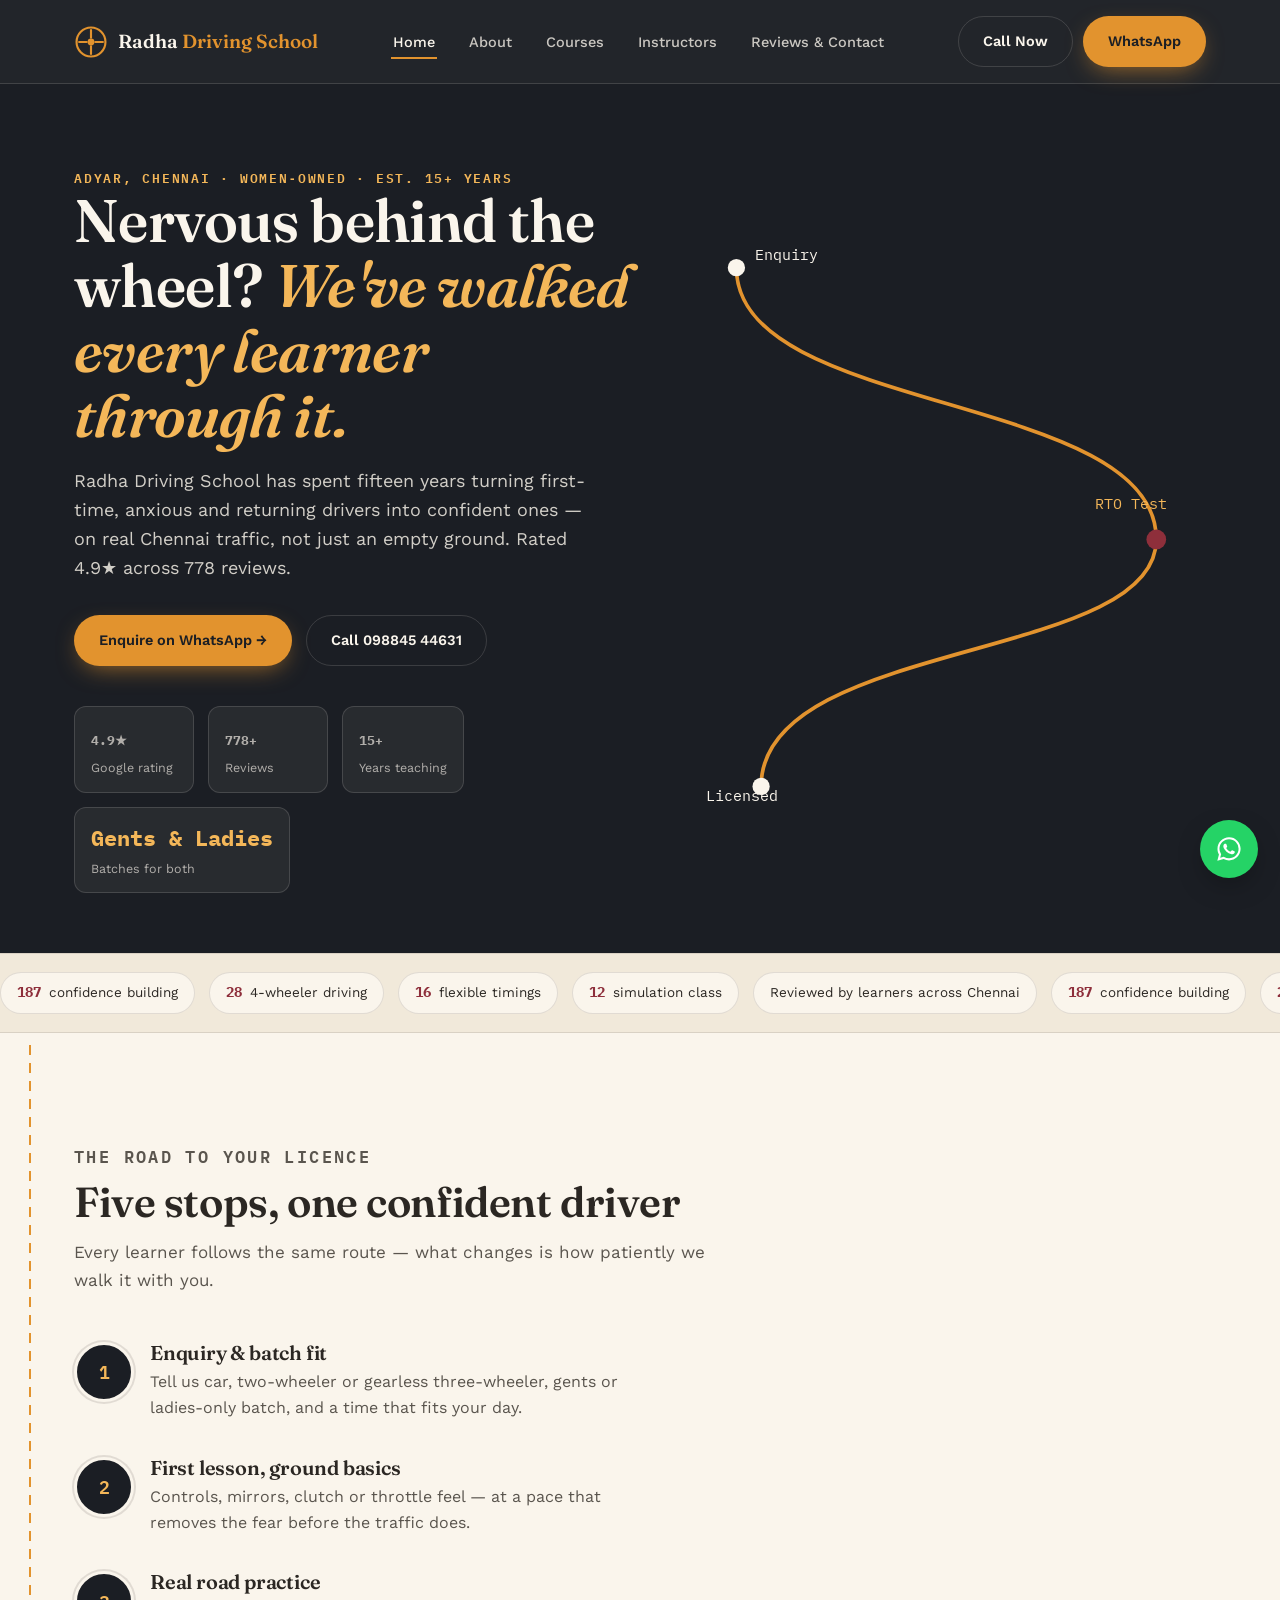
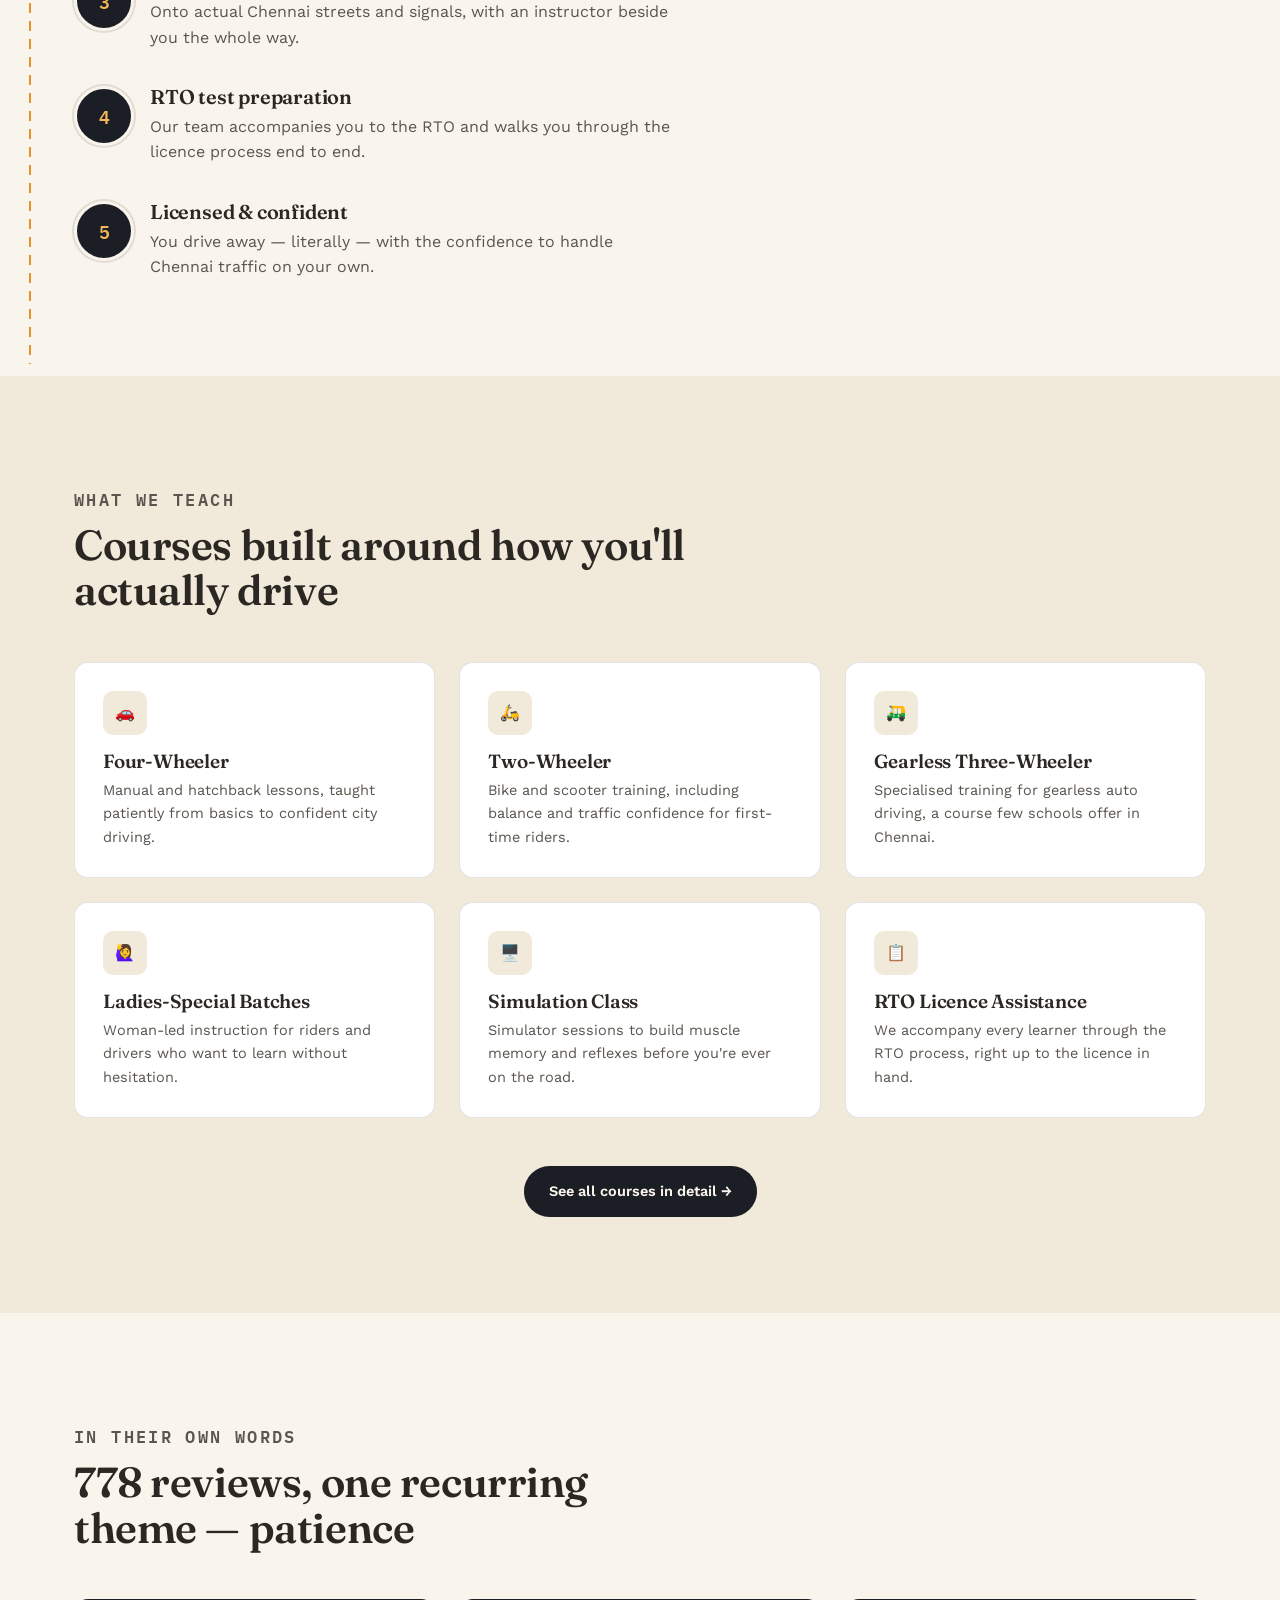
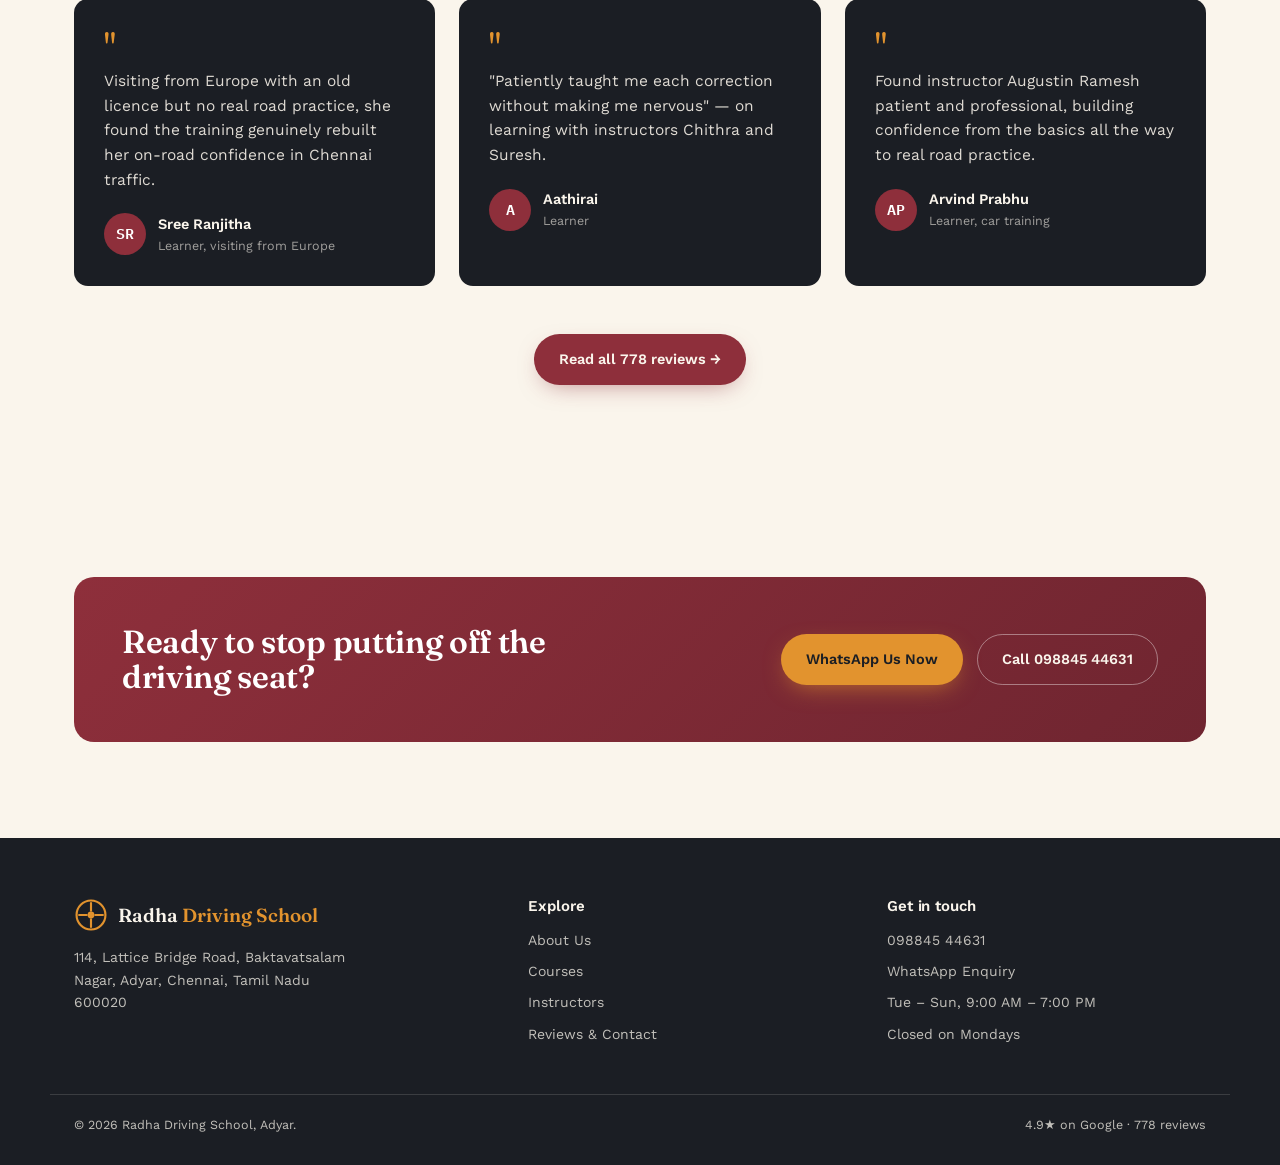
==== index.html @ 7d413a3d "radhadrivingclass" ====
<!DOCTYPE html>
<html lang="en">
<head>
<meta charset="UTF-8">
<meta name="viewport" content="width=device-width, initial-scale=1.0">
<title>Radha Driving School | Chennai's Trusted Driving School in Adyar — 4.9★, 778 Reviews</title>
<meta name="description" content="Radha Driving School, Adyar, Chennai — 15+ years teaching gents and ladies to drive with patience and confidence. 4.9★ from 778 reviews. Car, two-wheeler, gearless three-wheeler & RTO licence assistance.">
<link rel="stylesheet" href="assets/style.css">
</head>
<body>

<div class="road-progress"><div class="road-progress-bar"></div></div>

<nav class="nav">
  <div class="nav-inner">
    <a href="index.html" class="brand">
      <svg class="brand-mark" viewBox="0 0 40 40" fill="none">
        <circle cx="20" cy="20" r="17" stroke="#E2932E" stroke-width="2.5"/>
        <circle cx="20" cy="20" r="4" fill="#E2932E"/>
        <path d="M20 6V15M20 25V34M6 20H15M25 20H34" stroke="#E2932E" stroke-width="2.5" stroke-linecap="round"/>
      </svg>
      <span class="brand-text">Radha <span>Driving School</span></span>
    </a>
    <ul class="nav-links">
      <li><a href="index.html" class="active">Home</a></li>
      <li><a href="about.html">About</a></li>
      <li><a href="courses.html">Courses</a></li>
      <li><a href="instructors.html">Instructors</a></li>
      <li><a href="contact.html">Reviews &amp; Contact</a></li>
    </ul>
    <div class="nav-cta">
      <a href="tel:+919884544631" class="btn btn-outline btn-text-only">Call Now</a>
      <a href="https://wa.me/919884544631" class="btn btn-primary">WhatsApp</a>
      <button class="nav-toggle" aria-label="Toggle menu" aria-expanded="false">☰</button>
    </div>
  </div>
</nav>
<div class="nav-backdrop"></div>

<header class="hero">
  <div class="container hero-grid">
    <div>
      <p class="eyebrow light">Adyar, Chennai · Women‑owned · Est. 15+ years</p>
      <h1>Nervous behind the wheel? <em>We've walked every learner through it.</em></h1>
      <p class="hero-sub">Radha Driving School has spent fifteen years turning first-time, anxious and returning drivers into confident ones — on real Chennai traffic, not just an empty ground. Rated 4.9★ across 778 reviews.</p>
      <div class="hero-ctas">
        <a href="https://wa.me/919884544631" class="btn btn-primary">Enquire on WhatsApp →</a>
        <a href="tel:+919884544631" class="btn btn-outline">Call 098845 44631</a>
      </div>
      <div class="stat-chips">
        <div class="chip"><b><span data-count="4.9" data-suffix="★">0</span></b><span>Google rating</span></div>
        <div class="chip"><b><span data-count="778" data-suffix="+">0</span></b><span>Reviews</span></div>
        <div class="chip"><b><span data-count="15" data-suffix="+">0</span></b><span>Years teaching</span></div>
        <div class="chip"><b>Gents &amp; Ladies</b><span>Batches for both</span></div>
      </div>
    </div>
    <div class="road-wrap">
      <svg class="road-svg" viewBox="0 0 420 460" fill="none">
        <path class="road-dash" d="M40 20 C 40 140, 380 120, 380 240 C 380 340, 60 320, 60 440"/>
        <path class="road-path" d="M40 20 C 40 140, 380 120, 380 240 C 380 340, 60 320, 60 440"/>
        <circle class="road-dot" cx="40" cy="20" r="7"/>
        <circle class="road-marker" cx="380" cy="240" r="8"/>
        <circle class="road-dot" cx="60" cy="440" r="7"/>
        <text x="55" y="14" fill="#FAF5EC" font-family="IBM Plex Mono" font-size="12">Enquiry</text>
        <text x="330" y="215" fill="#F4B759" font-family="IBM Plex Mono" font-size="12">RTO Test</text>
        <text x="15" y="452" fill="#FAF5EC" font-family="IBM Plex Mono" font-size="12">Licensed</text>
      </svg>
    </div>
  </div>
</header>

<div class="tagstrip">
  <div class="tagstrip-track" id="tagTrack">
    <span class="tag-pill"><b>187</b> confidence building</span>
    <span class="tag-pill"><b>28</b> 4‑wheeler driving</span>
    <span class="tag-pill"><b>16</b> flexible timings</span>
    <span class="tag-pill"><b>12</b> simulation class</span>
    <span class="tag-pill">Reviewed by learners across Chennai</span>
    <span class="tag-pill"><b>187</b> confidence building</span>
    <span class="tag-pill"><b>28</b> 4‑wheeler driving</span>
    <span class="tag-pill"><b>16</b> flexible timings</span>
    <span class="tag-pill"><b>12</b> simulation class</span>
    <span class="tag-pill">Reviewed by learners across Chennai</span>
  </div>
</div>

<section class="section journey">
  <div class="container">
    <div class="section-head reveal">
      <p class="eyebrow">The road to your licence</p>
      <h2>Five stops, one confident driver</h2>
      <p>Every learner follows the same route — what changes is how patiently we walk it with you.</p>
    </div>
    <div class="journey-line"></div>
    <div class="journey-steps">
      <div class="journey-step reveal"><div class="journey-num">1</div><h3>Enquiry &amp; batch fit</h3><p>Tell us car, two-wheeler or gearless three-wheeler, gents or ladies-only batch, and a time that fits your day.</p></div>
      <div class="journey-step reveal"><div class="journey-num">2</div><h3>First lesson, ground basics</h3><p>Controls, mirrors, clutch or throttle feel — at a pace that removes the fear before the traffic does.</p></div>
      <div class="journey-step reveal"><div class="journey-num">3</div><h3>Real road practice</h3><p>Onto actual Chennai streets and signals, with an instructor beside you the whole way.</p></div>
      <div class="journey-step reveal"><div class="journey-num">4</div><h3>RTO test preparation</h3><p>Our team accompanies you to the RTO and walks you through the licence process end to end.</p></div>
      <div class="journey-step reveal"><div class="journey-num">5</div><h3>Licensed &amp; confident</h3><p>You drive away — literally — with the confidence to handle Chennai traffic on your own.</p></div>
    </div>
  </div>
</section>

<section class="section" style="background:var(--cream-2)">
  <div class="container">
    <div class="section-head reveal">
      <p class="eyebrow">What we teach</p>
      <h2>Courses built around how you'll actually drive</h2>
    </div>
    <div class="grid grid-3 reveal-stagger">
      <div class="card">
        <div class="card-icon">🚗</div>
        <h3>Four‑Wheeler</h3>
        <p>Manual and hatchback lessons, taught patiently from basics to confident city driving.</p>
      </div>
      <div class="card">
        <div class="card-icon">🛵</div>
        <h3>Two‑Wheeler</h3>
        <p>Bike and scooter training, including balance and traffic confidence for first-time riders.</p>
      </div>
      <div class="card">
        <div class="card-icon">🛺</div>
        <h3>Gearless Three‑Wheeler</h3>
        <p>Specialised training for gearless auto driving, a course few schools offer in Chennai.</p>
      </div>
      <div class="card">
        <div class="card-icon">🙋‍♀️</div>
        <h3>Ladies‑Special Batches</h3>
        <p>Woman-led instruction for riders and drivers who want to learn without hesitation.</p>
      </div>
      <div class="card">
        <div class="card-icon">🖥️</div>
        <h3>Simulation Class</h3>
        <p>Simulator sessions to build muscle memory and reflexes before you're ever on the road.</p>
      </div>
      <div class="card">
        <div class="card-icon">📋</div>
        <h3>RTO Licence Assistance</h3>
        <p>We accompany every learner through the RTO process, right up to the licence in hand.</p>
      </div>
    </div>
    <div class="center mt-lg reveal">
      <a href="courses.html" class="btn btn-dark">See all courses in detail →</a>
    </div>
  </div>
</section>

<section class="section">
  <div class="container">
    <div class="section-head reveal">
      <p class="eyebrow">In their own words</p>
      <h2>778 reviews, one recurring theme — patience</h2>
    </div>
    <div class="grid grid-3 reveal-stagger">
      <div class="testi-card">
        <div class="testi-quote">"</div>
        <p class="body">Visiting from Europe with an old licence but no real road practice, she found the training genuinely rebuilt her on-road confidence in Chennai traffic.</p>
        <div class="testi-foot">
          <div class="avatar">SR</div>
          <div><div class="testi-name">Sree Ranjitha</div><div class="testi-role">Learner, visiting from Europe</div></div>
        </div>
      </div>
      <div class="testi-card">
        <div class="testi-quote">"</div>
        <p class="body">"Patiently taught me each correction without making me nervous" — on learning with instructors Chithra and Suresh.</p>
        <div class="testi-foot">
          <div class="avatar">A</div>
          <div><div class="testi-name">Aathirai</div><div class="testi-role">Learner</div></div>
        </div>
      </div>
      <div class="testi-card">
        <div class="testi-quote">"</div>
        <p class="body">Found instructor Augustin Ramesh patient and professional, building confidence from the basics all the way to real road practice.</p>
        <div class="testi-foot">
          <div class="avatar">AP</div>
          <div><div class="testi-name">Arvind Prabhu</div><div class="testi-role">Learner, car training</div></div>
        </div>
      </div>
    </div>
    <div class="center mt-lg reveal">
      <a href="contact.html" class="btn btn-sindoor">Read all 778 reviews →</a>
    </div>
  </div>
</section>

<section class="section">
  <div class="container">
    <div class="cta-band reveal">
      <h2>Ready to stop putting off the driving seat?</h2>
      <div class="cta-actions">
        <a href="https://wa.me/919884544631" class="btn btn-primary">WhatsApp Us Now</a>
        <a href="tel:+919884544631" class="btn btn-outline" style="border-color:rgba(255,255,255,.4)">Call 098845 44631</a>
      </div>
    </div>
  </div>
</section>

<footer class="footer">
  <div class="container footer-grid">
    <div>
      <div class="brand" style="margin-bottom:14px;">
        <svg class="brand-mark" viewBox="0 0 40 40" fill="none">
          <circle cx="20" cy="20" r="17" stroke="#E2932E" stroke-width="2.5"/>
          <circle cx="20" cy="20" r="4" fill="#E2932E"/>
          <path d="M20 6V15M20 25V34M6 20H15M25 20H34" stroke="#E2932E" stroke-width="2.5" stroke-linecap="round"/>
        </svg>
        <span class="brand-text">Radha <span>Driving School</span></span>
      </div>
      <p style="max-width:280px; font-size:14px;">114, Lattice Bridge Road, Baktavatsalam Nagar, Adyar, Chennai, Tamil Nadu 600020</p>
    </div>
    <div>
      <h4>Explore</h4>
      <ul>
        <li><a href="about.html">About Us</a></li>
        <li><a href="courses.html">Courses</a></li>
        <li><a href="instructors.html">Instructors</a></li>
        <li><a href="contact.html">Reviews &amp; Contact</a></li>
      </ul>
    </div>
    <div>
      <h4>Get in touch</h4>
      <ul>
        <li><a href="tel:+919884544631">098845 44631</a></li>
        <li><a href="https://wa.me/919884544631">WhatsApp Enquiry</a></li>
        <li>Tue – Sun, 9:00 AM – 7:00 PM</li>
        <li>Closed on Mondays</li>
      </ul>
    </div>
  </div>
  <div class="container footer-bottom">
    <span>© 2026 Radha Driving School, Adyar.</span>
    <span>4.9★ on Google · 778 reviews</span>
  </div>
</footer>

<a href="https://wa.me/919884544631" class="float-whatsapp" aria-label="WhatsApp">
  <svg width="28" height="28" viewBox="0 0 24 24" fill="#fff"><path d="M12.04 2C6.58 2 2.13 6.45 2.13 11.91c0 1.75.46 3.39 1.26 4.82L2 22l5.42-1.36a9.9 9.9 0 0 0 4.62 1.14h.01c5.46 0 9.9-4.45 9.9-9.9 0-2.65-1.03-5.13-2.9-7.01A9.85 9.85 0 0 0 12.04 2zm0 18.02h-.01a8.2 8.2 0 0 1-4.18-1.15l-.3-.18-3.11.8.83-3.03-.2-.31a8.15 8.15 0 0 1-1.25-4.34c0-4.51 3.68-8.19 8.2-8.19 2.19 0 4.25.86 5.8 2.4a8.13 8.13 0 0 1 2.4 5.8c0 4.51-3.68 8.2-8.18 8.2zm4.49-6.13c-.24-.12-1.45-.71-1.68-.8-.22-.08-.39-.12-.55.12-.16.24-.63.8-.78.97-.14.16-.29.18-.53.06-.24-.12-1.02-.38-1.94-1.2-.72-.64-1.2-1.43-1.35-1.67-.14-.24-.02-.37.11-.49.11-.11.24-.29.36-.43.12-.14.16-.24.24-.4.08-.16.04-.3-.02-.42-.06-.12-.55-1.32-.75-1.81-.2-.48-.4-.41-.55-.42h-.47c-.16 0-.42.06-.64.3-.22.24-.84.82-.84 2s.86 2.32.98 2.48c.12.16 1.7 2.6 4.13 3.64.58.25 1.03.4 1.38.51.58.18 1.11.16 1.53.1.47-.07 1.45-.59 1.65-1.16.2-.57.2-1.06.14-1.16-.06-.1-.22-.16-.46-.28z"/></svg>
</a>

<script src="assets/main.js"></script>
</body>
</html>
---- assets/style.css ----
/* ================================================================
   Radha Driving School — Premium site stylesheet
   Palette: asphalt / cream / marigold / sindoor / sage
   ================================================================ */

@import url('https://fonts.googleapis.com/css2?family=Fraunces:opsz,wght@9..144,400;9..144,500;9..144,600;9..144,700&family=Work+Sans:wght@400;500;600;700&family=IBM+Plex+Mono:wght@500;600&display=swap');

:root{
  --asphalt: #1B1E24;
  --asphalt-2: #262A32;
  --cream: #FAF5EC;
  --cream-2: #F1E9DA;
  --marigold: #E2932E;
  --marigold-2: #F4B759;
  --sindoor: #8E2F3B;
  --sindoor-2: #B23C4A;
  --ink: #2B2723;
  --ink-soft: #5A554E;
  --sage: #5B7A5E;
  --line: rgba(43,39,35,0.12);
  --line-dark: rgba(250,245,236,0.14);

  --display: 'Fraunces', serif;
  --body: 'Work Sans', sans-serif;
  --mono: 'IBM Plex Mono', monospace;

  --container: 1180px;
  --radius: 14px;
  --ease: cubic-bezier(.22,.61,.36,1);
}

*,*::before,*::after{ box-sizing: border-box; }
html{ scroll-behavior: smooth; }
@media (prefers-reduced-motion: reduce){
  html{ scroll-behavior: auto; }
  *,*::before,*::after{ animation-duration: 0.001ms !important; animation-iteration-count: 1 !important; transition-duration: 0.001ms !important; scroll-behavior: auto !important; }
}

body{
  margin:0;
  font-family: var(--body);
  background: var(--cream);
  color: var(--ink);
  line-height:1.6;
  -webkit-font-smoothing:antialiased;
}

img{ max-width:100%; display:block; }
a{ color:inherit; text-decoration:none; }
ul{ margin:0; padding:0; list-style:none; }
h1,h2,h3,h4{ font-family: var(--display); margin:0; line-height:1.08; font-weight:600; letter-spacing:-0.01em; }
p{ margin:0; }

:focus-visible{ outline: 3px solid var(--marigold); outline-offset: 3px; }

.container{ max-width: var(--container); margin:0 auto; padding: 0 24px; }
.eyebrow{
  font-family: var(--mono); font-size: 12.5px; letter-spacing:.14em; text-transform:uppercase;
  color: var(--sindoor); font-weight:600;
}
.eyebrow.light{ color: var(--marigold-2); }
.section{ padding: 96px 0; }
@media (max-width: 720px){ .section{ padding: 64px 0; } }
.section-head{ max-width: 640px; margin-bottom: 48px; }
.section-head h2{ font-size: clamp(28px, 4vw, 42px); margin-top:10px; }
.section-head p{ margin-top:14px; color: var(--ink-soft); font-size: 17px; }

/* ---------- Scroll progress (road-line) ---------- */
.road-progress{
  position: fixed; top:0; left:0; height:3px; width:100%; z-index:1000;
  background: transparent;
}
.road-progress-bar{
  height:100%; width:0%; background: repeating-linear-gradient(90deg, var(--marigold) 0 14px, transparent 14px 22px);
  transition: width .08s linear;
}

/* ---------- Nav ---------- */
.nav{
  position: sticky; top:0; z-index: 900;
  background: rgba(27,30,36,0.97);
  border-bottom: 1px solid var(--line-dark);
}
.nav-inner{ display:flex; align-items:center; justify-content:space-between; padding: 16px 24px; max-width: var(--container); margin:0 auto; }
.brand{ display:flex; align-items:center; gap:10px; color: var(--cream); }
.brand-mark{ width:34px; height:34px; flex-shrink:0; }
.brand-text{ font-family: var(--display); font-size:19px; font-weight:600; color: var(--cream); }
.brand-text span{ color: var(--marigold); }
.nav-links{ display:flex; gap: 30px; }
.nav-links a{
  color: rgba(250,245,236,0.78); font-size: 14.5px; font-weight:500; position:relative; padding: 6px 2px;
  transition: color .2s var(--ease);
}
.nav-links a:hover, .nav-links a.active{ color: var(--cream); }
.nav-links a.active::after{
  content:''; position:absolute; left:0; right:0; bottom:-2px; height:2px; background: var(--marigold);
}
.nav-cta{ display:flex; align-items:center; gap:10px; }
.nav-toggle{ display:none; background:none; border:none; color:var(--cream); font-size:26px; cursor:pointer; }
.nav-backdrop{
  position:fixed; inset:0; background:rgba(0,0,0,0.45); z-index:898;
  opacity:0; pointer-events:none; transition: opacity .3s var(--ease);
}
.nav-backdrop.open{ opacity:1; pointer-events:auto; }

@media (max-width: 860px){
  .nav-links{
    position:fixed; top:66px; right:0; bottom:0; width:min(300px, 82vw); background: var(--asphalt);
    flex-direction:column; padding: 30px 24px; gap:22px;
    clip-path: inset(0 0 0 100%); pointer-events:none;
    transition: clip-path .35s var(--ease);
    z-index: 899;
    box-shadow: -12px 0 40px -12px rgba(0,0,0,.4);
  }
  .nav-links.open{
    clip-path: inset(0 0 0 0); pointer-events:auto;
  }
  .nav-toggle{ display:block; }
  .nav-cta .btn-text-only{ display:none; }
}

/* ---------- Buttons ---------- */
.btn{
  display:inline-flex; align-items:center; gap:9px; justify-content:center;
  font-weight:600; font-size:14.5px; padding: 13px 24px; border-radius: 999px;
  border: 1px solid transparent; cursor:pointer; transition: transform .22s var(--ease), box-shadow .22s var(--ease), background .22s;
  white-space: nowrap;
}
.btn:hover{ transform: translateY(-2px); }
.btn-primary{ background: var(--marigold); color: var(--asphalt); box-shadow: 0 8px 24px -8px rgba(226,147,46,0.7); }
.btn-primary:hover{ background: var(--marigold-2); }
.btn-outline{ background: transparent; color: var(--cream); border-color: var(--line-dark); }
.btn-outline:hover{ border-color: var(--marigold); color: var(--marigold-2); }
.btn-dark{ background: var(--asphalt); color: var(--cream); }
.btn-dark:hover{ background: var(--asphalt-2); }
.btn-sindoor{ background: var(--sindoor); color: var(--cream); box-shadow: 0 8px 24px -10px rgba(142,47,59,0.6); }
.btn-sindoor:hover{ background: var(--sindoor-2); }

/* ---------- Hero ---------- */
.hero{
  position:relative; background: var(--asphalt); color: var(--cream); overflow:hidden;
  padding: 84px 0 60px;
}
.hero-grid{ display:grid; grid-template-columns: 1.05fr .95fr; gap:40px; align-items:center; position:relative; z-index:2; }
@media (max-width: 940px){ .hero-grid{ grid-template-columns: 1fr; } }
.hero h1{ font-size: clamp(34px, 5.4vw, 60px); color: var(--cream); }
.hero h1 em{ font-style:italic; color: var(--marigold-2); }
.hero-sub{ margin-top:20px; font-size:18px; color: rgba(250,245,236,0.82); max-width: 520px; }
.hero-ctas{ display:flex; gap:14px; margin-top:32px; flex-wrap:wrap; }

.stat-chips{ display:flex; gap:14px; margin-top:40px; flex-wrap:wrap; }
.chip{
  background: rgba(250,245,236,0.06); border:1px solid var(--line-dark); border-radius:12px;
  padding: 12px 16px; min-width:120px;
}
.chip b{ font-family: var(--mono); font-size:22px; color: var(--marigold-2); display:block; }
.chip span{ font-size:12.5px; color: rgba(250,245,236,0.65); }

.road-wrap{ position:relative; }
.road-svg{ width:100%; height:auto; }
.road-path{ fill:none; stroke: var(--marigold); stroke-width:3; stroke-linecap:round; stroke-dasharray: 1400; stroke-dashoffset: 1400; transition: stroke-dashoffset 2.2s var(--ease); }
.road-path.drawn{ stroke-dashoffset:0; }
.road-dash{ fill:none; stroke: rgba(250,245,236,0.35); stroke-width:1.5; stroke-dasharray:6 10; }
.road-dot{ fill: var(--cream); }
.road-marker{ fill: var(--sindoor); }

/* ---------- Marquee tag cloud ---------- */
.tagstrip{ background: var(--cream-2); border-top:1px solid var(--line); border-bottom:1px solid var(--line); overflow:hidden; padding: 18px 0; }
.tagstrip-track{ display:flex; gap:14px; width:max-content; animation: scrollTags 32s linear infinite; }
.tagstrip:hover .tagstrip-track{ animation-play-state: paused; }
@keyframes scrollTags{ from{ transform: translateX(0);} to{ transform: translateX(-50%);} }
.tag-pill{
  display:flex; align-items:center; gap:8px; background: var(--cream); border:1px solid var(--line);
  padding:9px 16px; border-radius:999px; font-size:13.5px; white-space:nowrap;
}
.tag-pill b{ font-family: var(--mono); color: var(--sindoor); }

/* ---------- Journey (signature) ---------- */
.journey{ position:relative; }
.journey-line{
  position:absolute; left:29px; top:12px; bottom:12px; width:2px;
  background: repeating-linear-gradient(180deg, var(--marigold) 0 10px, transparent 10px 18px);
}
@media (max-width:720px){ .journey-line{ left:21px; } }
.journey-steps{ display:flex; flex-direction:column; gap:36px; }
.journey-step{ position:relative; padding-left: 76px; }
@media (max-width:720px){ .journey-step{ padding-left: 56px; } }
.journey-num{
  position:absolute; left:0; top:0; width:60px; height:60px; border-radius:50%;
  background: var(--asphalt); color: var(--marigold-2); font-family: var(--mono); font-weight:600;
  display:flex; align-items:center; justify-content:center; font-size:18px; border: 3px solid var(--cream);
  box-shadow: 0 0 0 2px var(--line);
}
@media (max-width:720px){ .journey-num{ width:44px; height:44px; font-size:14px; } }
.journey-step h3{ font-size:20px; }
.journey-step p{ color: var(--ink-soft); margin-top:6px; max-width:520px; }

/* ---------- Cards ---------- */
.grid{ display:grid; gap:24px; }
.grid-3{ grid-template-columns: repeat(3,1fr); }
.grid-2{ grid-template-columns: repeat(2,1fr); }
@media (max-width: 900px){ .grid-3{ grid-template-columns: repeat(2,1fr);} }
@media (max-width: 640px){ .grid-3, .grid-2{ grid-template-columns: 1fr;} }

.card{
  background:#fff; border:1px solid var(--line); border-radius: var(--radius); padding:28px;
  transition: transform .3s var(--ease), box-shadow .3s var(--ease);
}
.card:hover{ transform: translateY(-6px); box-shadow: 0 20px 40px -20px rgba(27,30,36,0.25); }
.card-icon{ width:44px; height:44px; border-radius:10px; background: var(--cream-2); display:flex; align-items:center; justify-content:center; margin-bottom:16px; }
.card h3{ font-size:19px; }
.card p{ color: var(--ink-soft); font-size:14.5px; margin-top:8px; }
.tagline-badge{
  display:inline-block; font-family: var(--mono); font-size:11.5px; letter-spacing:.05em; text-transform:uppercase;
  color: var(--sindoor); background: rgba(142,47,59,0.08); padding:4px 10px; border-radius:999px; margin-top:14px;
}

/* ---------- Testimonials ---------- */
.testi-card{ background: var(--asphalt); color: var(--cream); border-radius: var(--radius); padding:30px; position:relative; }
.testi-quote{ font-family: var(--display); font-size:36px; color: var(--marigold); line-height:1; }
.testi-card p.body{ margin-top: 4px; font-size:15.5px; color: rgba(250,245,236,0.88); }
.testi-foot{ margin-top:20px; display:flex; align-items:center; gap:12px; }
.avatar{
  width:42px; height:42px; border-radius:50%; background: var(--sindoor); color:#fff;
  display:flex; align-items:center; justify-content:center; font-family: var(--mono); font-weight:600; font-size:15px;
}
.testi-name{ font-weight:600; font-size:14.5px; }
.testi-role{ font-size:12.5px; color: rgba(250,245,236,0.6); }

/* ---------- Instructor cards ---------- */
.instructor-card{ text-align:center; }
.instructor-avatar{
  width:88px; height:88px; border-radius:50%; margin: 0 auto 16px; display:flex; align-items:center; justify-content:center;
  font-family: var(--display); font-size:30px; color:#fff;
}
.instructor-role{ font-family: var(--mono); font-size:12px; text-transform:uppercase; letter-spacing:.06em; color: var(--sindoor); margin-top:4px; }
.instructor-quote{ margin-top:14px; font-size:14px; color: var(--ink-soft); font-style: italic; }

/* ---------- CTA band ---------- */
.cta-band{ background: linear-gradient(135deg, var(--sindoor), #6f2530); color:#fff; border-radius:20px; padding: 48px; display:flex; align-items:center; justify-content:space-between; gap:24px; flex-wrap:wrap; }
.cta-band h2{ color:#fff; font-size: clamp(24px,3.4vw,32px); max-width:480px; }
.cta-actions{ display:flex; gap:14px; flex-wrap:wrap; }

/* ---------- Footer ---------- */
.footer{ background: var(--asphalt); color: rgba(250,245,236,0.75); padding: 60px 0 30px; }
.footer-grid{ display:grid; grid-template-columns: 1.3fr 1fr 1fr; gap:40px; }
@media (max-width:720px){ .footer-grid{ grid-template-columns: 1fr; gap:28px; } }
.footer h4{ color: var(--cream); font-size:15px; margin-bottom:14px; font-family: var(--body); font-weight:600; }
.footer li{ margin-bottom:9px; font-size:14px; }
.footer-bottom{ margin-top:40px; padding-top:20px; border-top:1px solid var(--line-dark); font-size:12.5px; display:flex; justify-content:space-between; flex-wrap:wrap; gap:10px; }

/* ---------- Reveal on scroll ---------- */
.reveal{ opacity:0; transform: translateY(24px); transition: opacity .7s var(--ease), transform .7s var(--ease); }
.reveal.in{ opacity:1; transform:none; }
.reveal-stagger > *{ opacity:0; transform: translateY(20px); transition: opacity .6s var(--ease), transform .6s var(--ease); }
.reveal-stagger.in > *{ opacity:1; transform:none; }
.reveal-stagger.in > *:nth-child(1){ transition-delay: .05s; }
.reveal-stagger.in > *:nth-child(2){ transition-delay: .12s; }
.reveal-stagger.in > *:nth-child(3){ transition-delay: .19s; }
.reveal-stagger.in > *:nth-child(4){ transition-delay: .26s; }
.reveal-stagger.in > *:nth-child(5){ transition-delay: .33s; }

/* ---------- Page hero (inner pages) ---------- */
.page-hero{ background: var(--asphalt); color: var(--cream); padding: 70px 0 56px; }
.page-hero .eyebrow{ color: var(--marigold-2); }
.page-hero h1{ color: var(--cream); font-size: clamp(30px,4.6vw,46px); margin-top:10px; }
.page-hero p{ color: rgba(250,245,236,0.8); margin-top:14px; max-width:560px; font-size:16.5px; }

/* ---------- Misc utility ---------- */
.center{ text-align:center; }
.mt-lg{ margin-top:48px; }
.rating-row{ display:flex; align-items:center; gap:10px; }
.stars{ color: var(--marigold); letter-spacing:2px; }
.divider{ height:1px; background: var(--line); margin: 40px 0; }
.two-col{ display:grid; grid-template-columns: 1fr 1fr; gap:48px; align-items:center; }
@media (max-width:820px){ .two-col{ grid-template-columns:1fr; } }
.list-check li{ display:flex; gap:10px; align-items:flex-start; margin-bottom:12px; font-size:15px; }
.list-check li::before{ content:'✓'; color: var(--sage); font-weight:700; flex-shrink:0; }

.badge-row{ display:flex; gap:12px; flex-wrap:wrap; margin-top:18px; }
.badge{ background: var(--cream-2); border:1px solid var(--line); border-radius:10px; padding:8px 14px; font-size:12.5px; font-weight:600; display:flex; align-items:center; gap:6px; }

.form-card{ background:#fff; border:1px solid var(--line); border-radius: var(--radius); padding: 32px; }
.form-row{ margin-bottom:18px; }
.form-row label{ display:block; font-size:13.5px; font-weight:600; margin-bottom:6px; }
.form-row input, .form-row select, .form-row textarea{
  width:100%; padding:12px 14px; border-radius:10px; border:1px solid var(--line); font-family:var(--body); font-size:14.5px; background: var(--cream);
}
.form-row input:focus, .form-row select:focus, .form-row textarea:focus{ outline:none; border-color: var(--marigold); }

.map-card{ border-radius: var(--radius); overflow:hidden; border:1px solid var(--line); }
.map-card iframe{ width:100%; height:340px; border:0; display:block; }

.hours-table{ width:100%; border-collapse: collapse; }
.hours-table td{ padding:9px 0; font-size:14.5px; border-bottom:1px solid var(--line); }
.hours-table td:last-child{ text-align:right; font-family: var(--mono); }
.hours-table tr.closed td{ color: var(--sindoor); }
.hours-table tr.today td{ font-weight:700; color: var(--asphalt); }

.float-whatsapp{
  position:fixed; bottom:22px; right:22px; z-index:800; background:#25D366; color:#fff; width:58px; height:58px;
  border-radius:50%; display:flex; align-items:center; justify-content:center; box-shadow: 0 10px 30px -8px rgba(0,0,0,.4);
  transition: transform .25s var(--ease);
}
.float-whatsapp:hover{ transform: scale(1.08); }

/* ---------- Extra small screens ---------- */
@media (max-width: 400px){
  .nav-inner{ padding: 14px 16px; }
  .brand-text{ font-size:16px; }
  .brand-mark{ width:28px; height:28px; }
  .nav-cta{ gap:8px; }
  .btn{ padding: 11px 18px; font-size:13.5px; }
  .hero{ padding: 64px 0 44px; }
  .hero-ctas .btn, .cta-actions .btn{ width:100%; }
  .cta-band{ padding: 32px 22px; }
  .chip{ min-width: 100%; }
  .stat-chips{ gap:10px; }
  .form-card{ padding:22px 18px; }
  .card{ padding:22px; }
  .section{ padding: 52px 0; }
}
@media (min-width:401px) and (max-width:600px){
  .hero-ctas .btn, .cta-actions .btn{ flex:1 1 auto; }
}
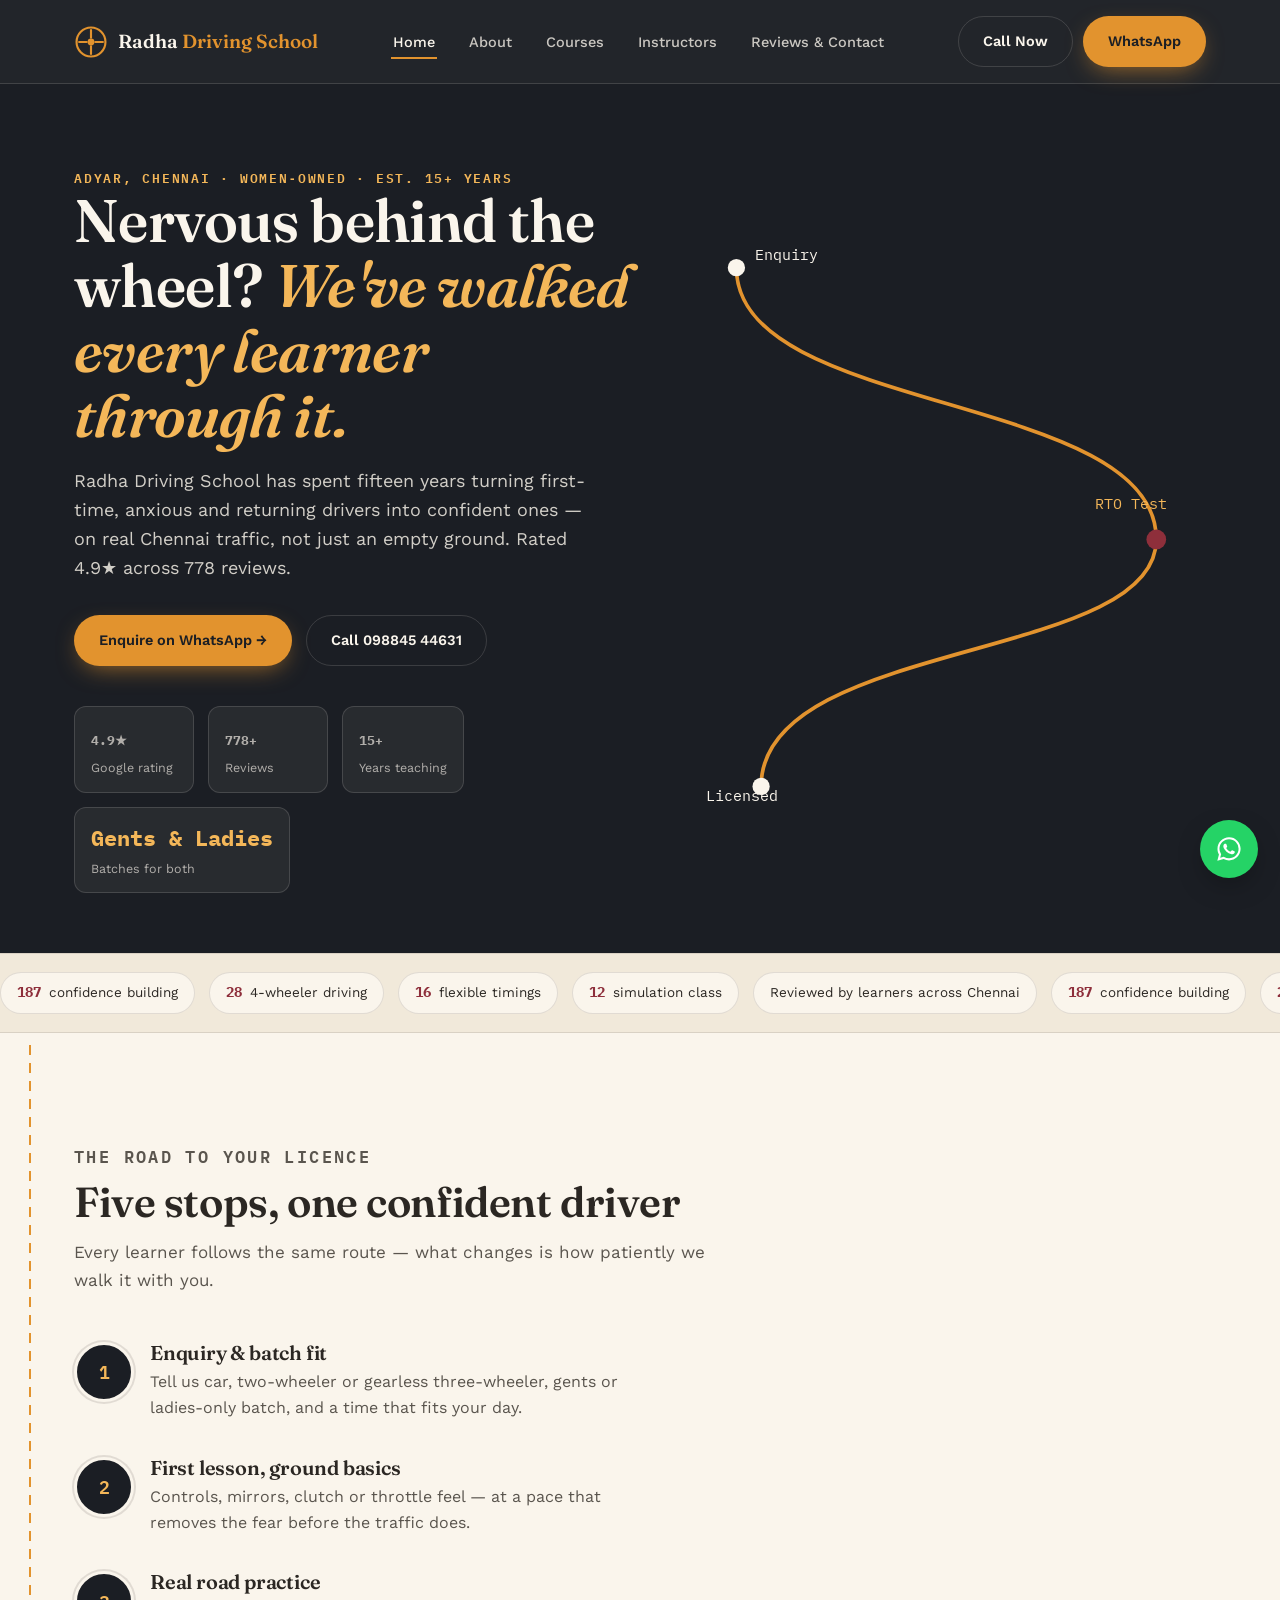
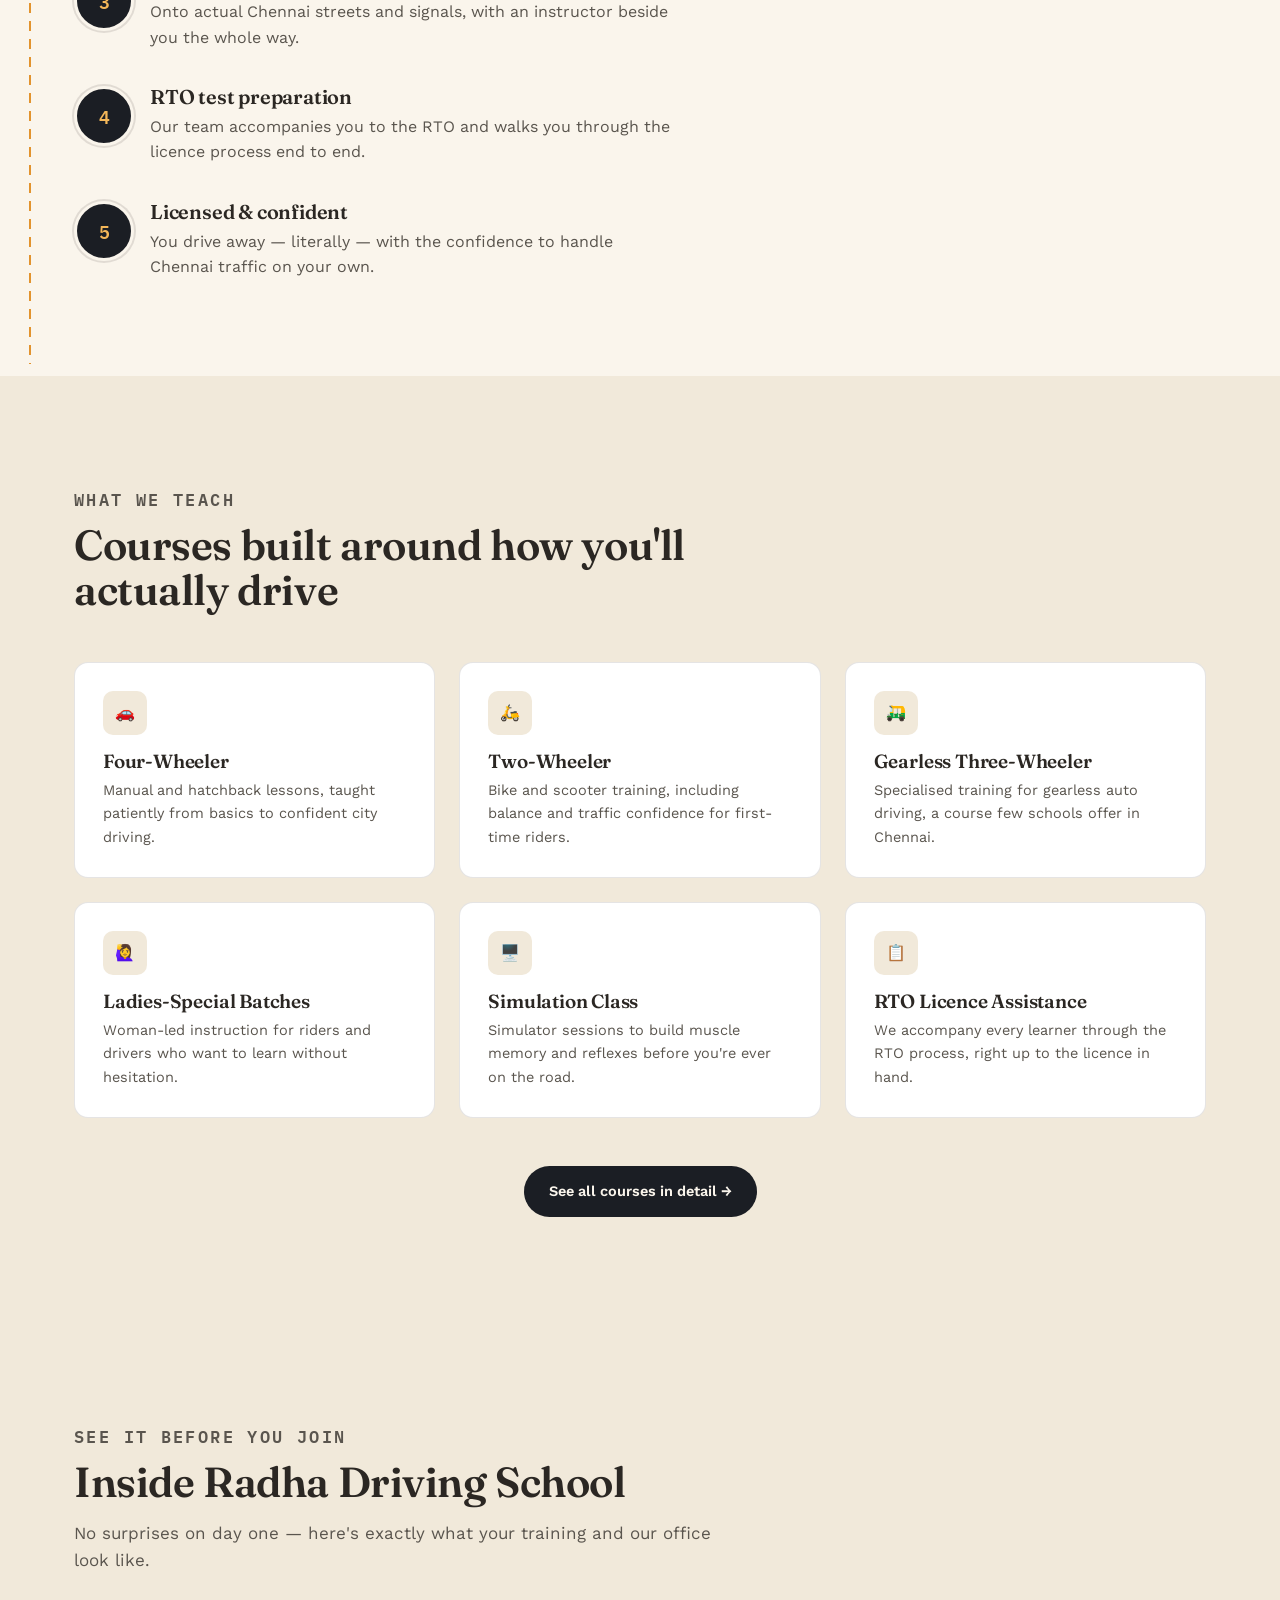
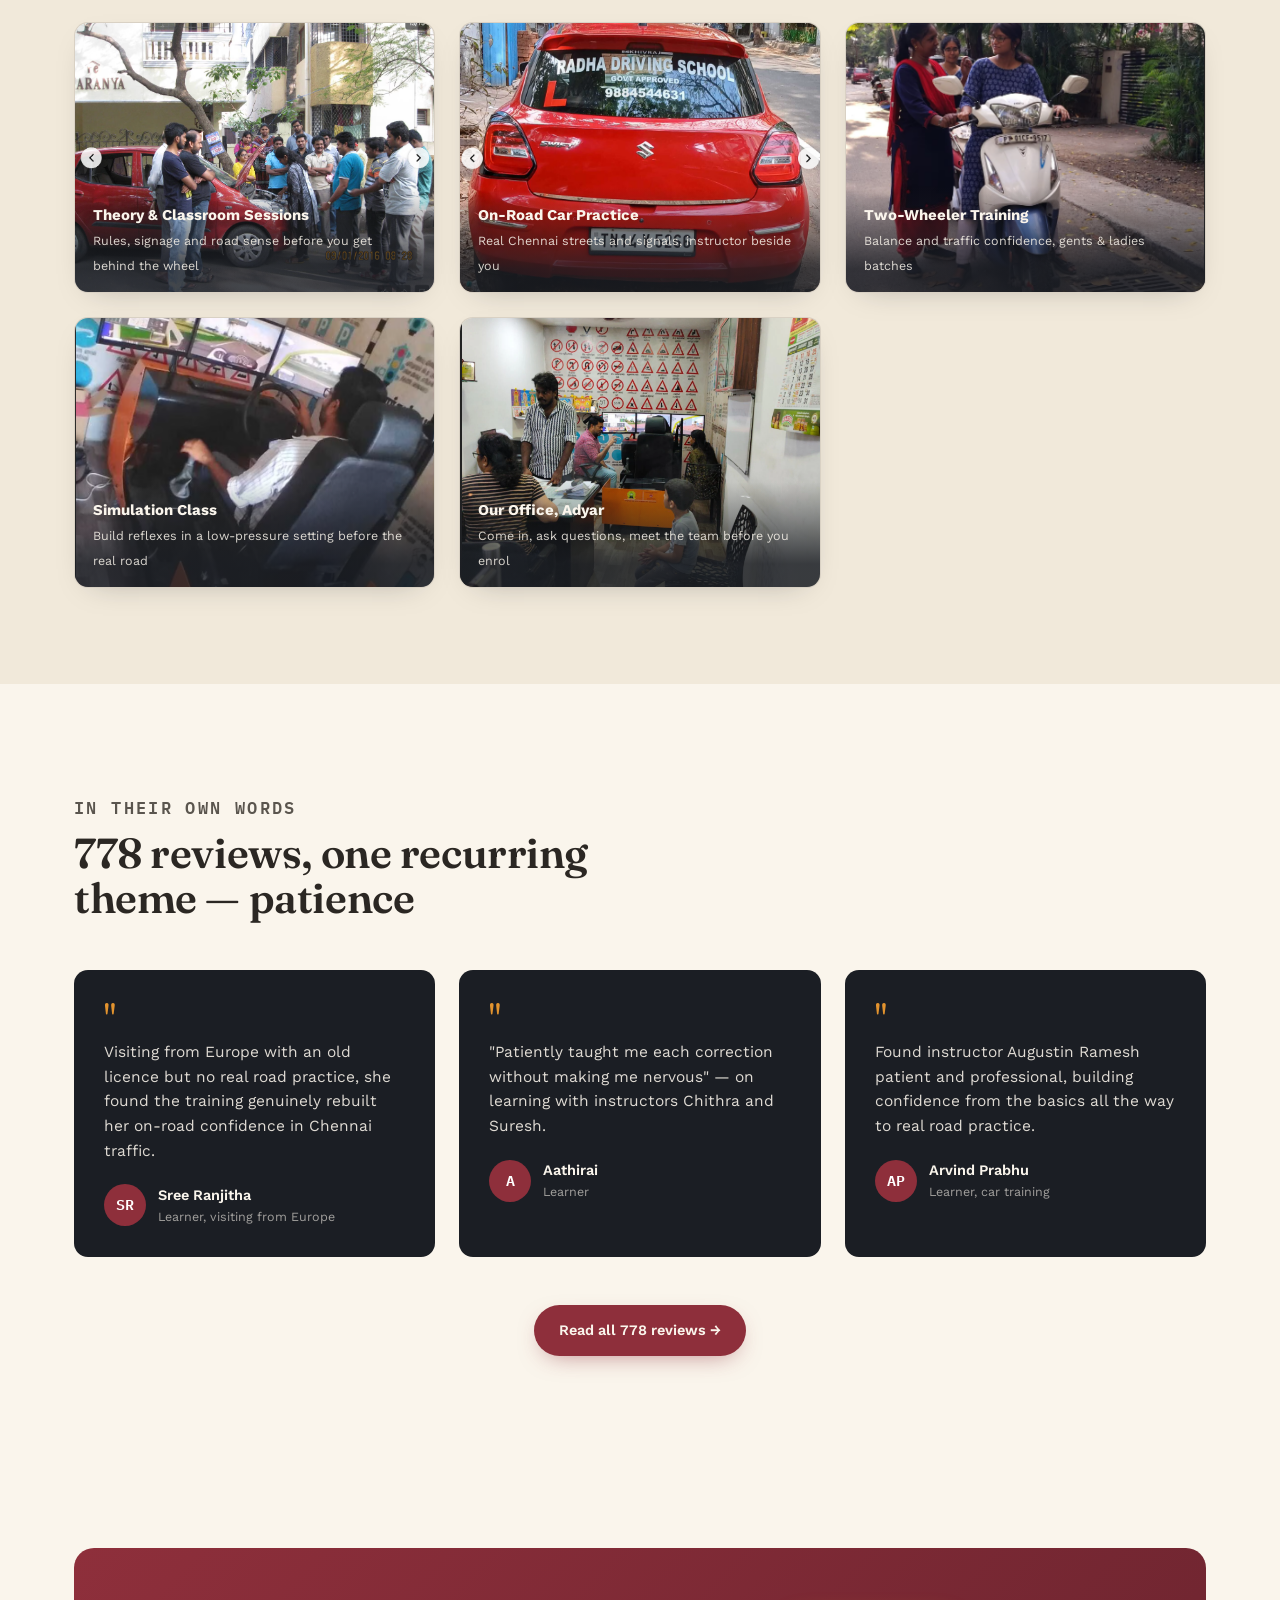
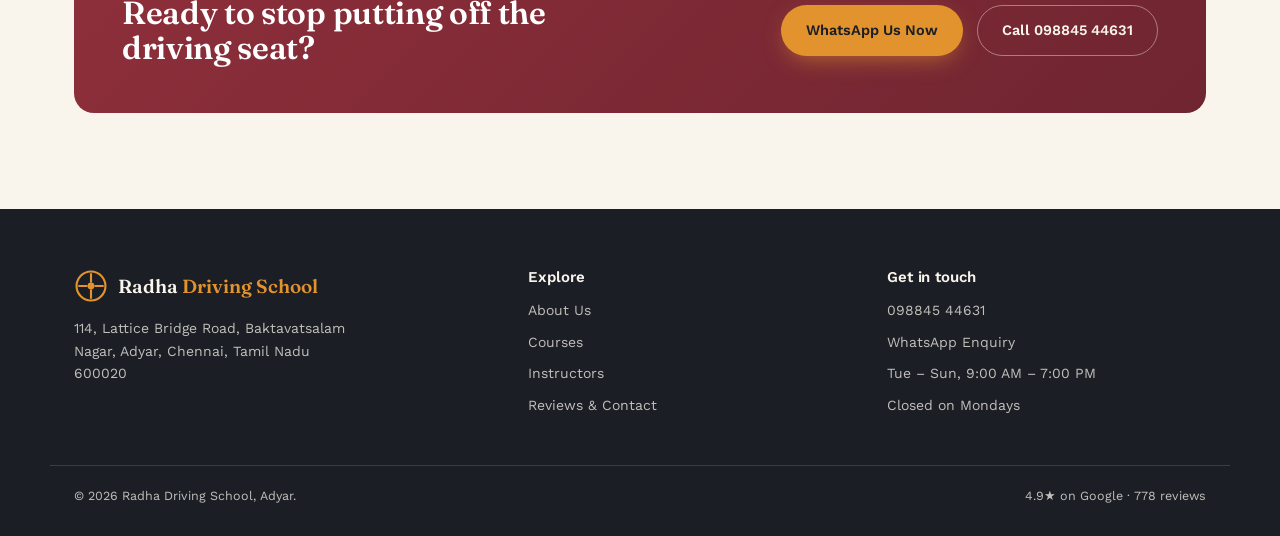
==== commit 7676b1c2: "added images" ====
--- a/index.html
+++ b/index.html
@@ -146,6 +146,38 @@
   </div>
 </section>
 
+<section class="section" style="background:var(--cream-2)">
+  <div class="container">
+    <div class="section-head reveal">
+      <p class="eyebrow">See it before you join</p>
+      <h2>Inside Radha Driving School</h2>
+      <p>No surprises on day one — here's exactly what your training and our office look like.</p>
+    </div>
+    <div class="photo-grid reveal-stagger">
+      <div class="photo-card">
+        <img src="images/theory_class.png" alt="Theory class in progress at Radha Driving School, Adyar" loading="lazy">
+        <div class="photo-caption"><b>Theory &amp; Classroom Sessions</b><span>Rules, signage and road sense before you get behind the wheel</span></div>
+      </div>
+      <div class="photo-card">
+        <img src="images/car_driving.png" alt="Learner practising car driving with an instructor" loading="lazy">
+        <div class="photo-caption"><b>On‑Road Car Practice</b><span>Real Chennai streets and signals, instructor beside you</span></div>
+      </div>
+      <div class="photo-card">
+        <img src="images/bike_driving.png" alt="Learner practising two-wheeler driving with an instructor" loading="lazy">
+        <div class="photo-caption"><b>Two‑Wheeler Training</b><span>Balance and traffic confidence, gents &amp; ladies batches</span></div>
+      </div>
+      <div class="photo-card">
+        <img src="images/similation_driving.png" alt="Learner using a driving simulator" loading="lazy">
+        <div class="photo-caption"><b>Simulation Class</b><span>Build reflexes in a low‑pressure setting before the real road</span></div>
+      </div>
+      <div class="photo-card">
+        <img src="images/office_room.png" alt="Radha Driving School office and reception in Adyar" loading="lazy">
+        <div class="photo-caption"><b>Our Office, Adyar</b><span>Come in, ask questions, meet the team before you enrol</span></div>
+      </div>
+    </div>
+  </div>
+</section>
+
 <section class="section">
   <div class="container">
     <div class="section-head reveal">
--- a/assets/style.css
+++ b/assets/style.css
@@ -279,6 +279,38 @@
 
 .badge-row{ display:flex; gap:12px; flex-wrap:wrap; margin-top:18px; }
 .badge{ background: var(--cream-2); border:1px solid var(--line); border-radius:10px; padding:8px 14px; font-size:12.5px; font-weight:600; display:flex; align-items:center; gap:6px; }
+
+/* Facility / trust photo gallery */
+.photo-grid{ display:grid; grid-template-columns: repeat(3,1fr); gap:24px; }
+@media (max-width: 900px){ .photo-grid{ grid-template-columns: repeat(2,1fr);} }
+@media (max-width: 640px){ .photo-grid{ grid-template-columns: 1fr;} }
+.photo-card{
+  position:relative; border-radius: var(--radius); overflow:hidden; border:1px solid var(--line);
+  aspect-ratio: 4/3; background: var(--cream-2);
+  box-shadow: 0 10px 30px -18px rgba(27,30,36,0.35);
+  transition: transform .3s var(--ease), box-shadow .3s var(--ease);
+}
+.photo-card:hover{ transform: translateY(-6px); box-shadow: 0 20px 40px -18px rgba(27,30,36,0.35); }
+.photo-card img{ width:100%; height:100%; object-fit:cover; display:block; }
+.photo-caption{
+  position:absolute; left:0; right:0; bottom:0; padding:16px 18px 14px;
+  background: linear-gradient(180deg, rgba(27,30,36,0) 0%, rgba(27,30,36,0.82) 78%);
+  color: var(--cream);
+}
+.photo-caption b{ font-size:15px; display:block; }
+.photo-caption span{ font-size:12.5px; opacity:.85; }
+
+/* Small photo attached to a course card */
+.card-photo{
+  width:100%; aspect-ratio: 16/10; border-radius: 10px; overflow:hidden; margin-bottom:16px;
+  border:1px solid var(--line);
+}
+.card-photo img{ width:100%; height:100%; object-fit:cover; display:block; }
+
+/* Two-image facility block (about page) */
+.facility-duo{ display:grid; grid-template-columns:1fr 1fr; gap:20px; }
+@media (max-width: 640px){ .facility-duo{ grid-template-columns:1fr; } }
+.facility-duo .photo-card{ aspect-ratio: 4/3.2; }
 
 .form-card{ background:#fff; border:1px solid var(--line); border-radius: var(--radius); padding: 32px; }
 .form-row{ margin-bottom:18px; }
